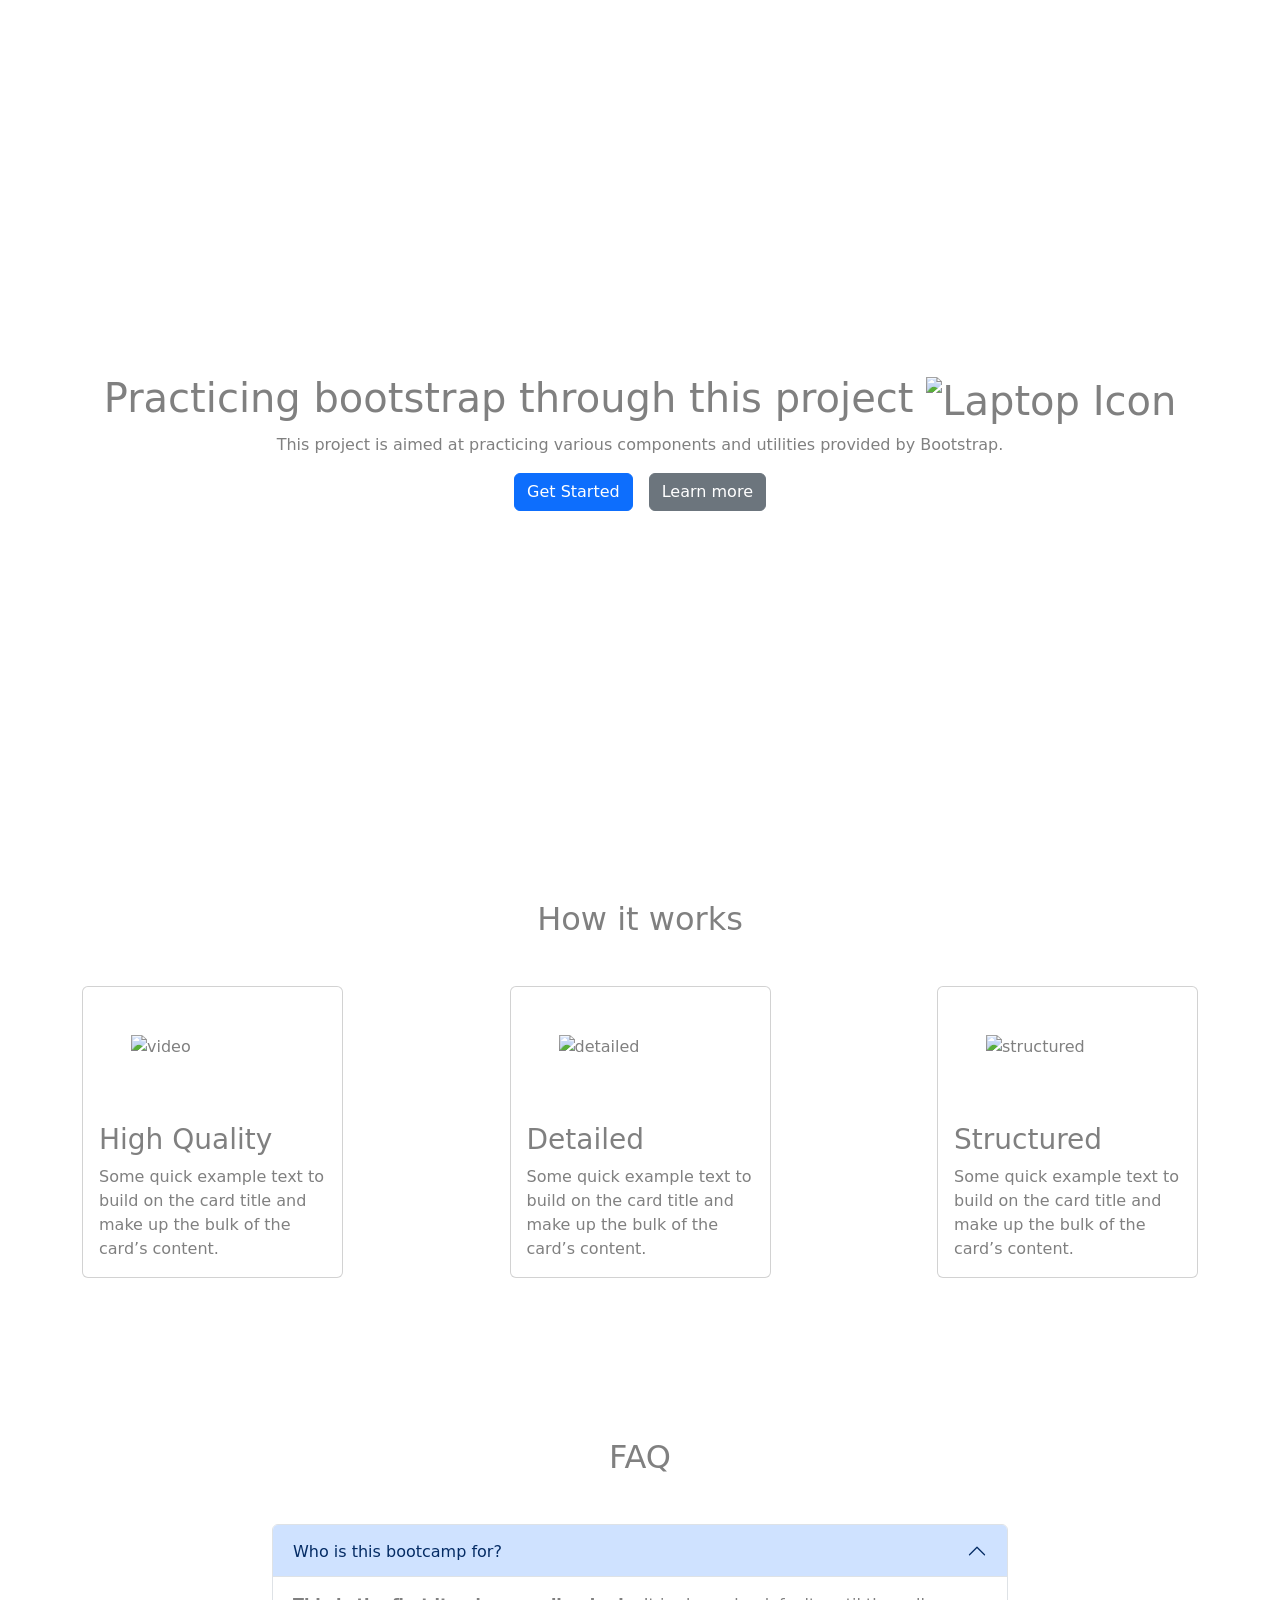
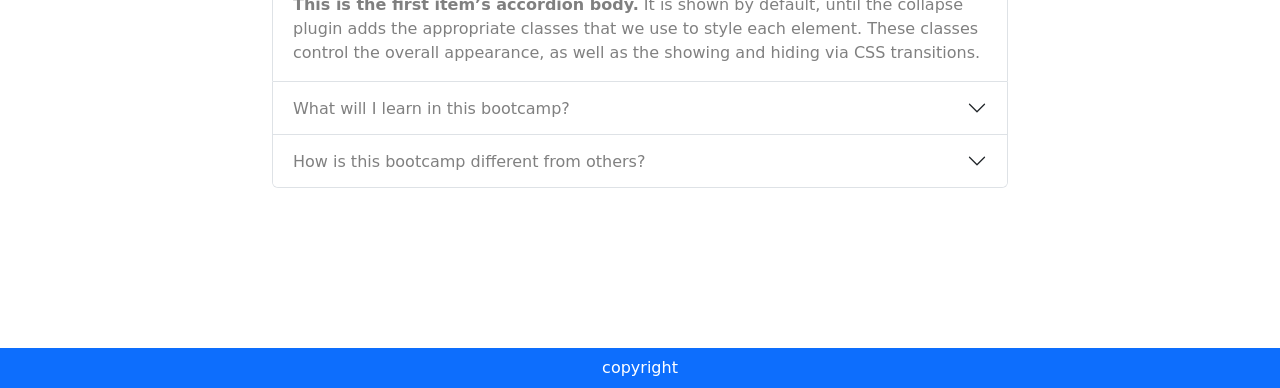
==== Bootstrap/index.html @ 44e8f1cc "Add files via upload" ====
<!DOCTYPE html>
<html lang="en">

<head>
    <meta charset="UTF-8">
    <meta name="viewport" content="width=device-width, initial-scale=1.0">
    <title>Document</title>
    <link href="../bootstrap-5.3.8-dist/css/bootstrap.min.css" rel="stylesheet">
    <!-- <link rel="stylesheet" href="https://cdn.jsdelivr.net/npm/bootstrap-icons@1.13.1/font/bootstrap-icons.min.css"> -->
    <link rel="stylesheet" href="../bootstrap-5.3.8-dist/css/">
    <link rel="stylesheet" href="./app.css">
</head>

<body>
    <header>
        <section class="container vh-100 d-flex flex-column justify-content-center align-items-center">
            <h1 class="text-center">Practicing bootstrap through this project <img class="laptop-icon"
                    src="../bootstrap-icons-1.13.1/laptop.svg" alt="Laptop Icon"></h1>
            <p class="text-center">This project is aimed at practicing various components and utilities provided by
                Bootstrap.</p>
            <ul class="list-unstyled d-flex gap-3">
                <li><a class="btn btn-primary" href="">Get Started</a></li>
                <li><a class="btn btn-secondary" href="">Learn more</a></li>
            </ul>
        </section>
    </header>

    <main>
        <section class="container mb-12">
            <h2 class="text-center mb-5">How it works</h2>
            <div class="row justify-content-between">
                <div class="col-12 col-md-4 col-lg-3"> 
                    <!-- Notice this above line -->
                    <div class="card my-5 my-md-0">
                        <img src="../bootstrap-icons-1.13.1/camera-reels.svg" class="card-img-top p-5" alt="video">
                        <div class="card-body">
                            <h3>High Quality</h3>
                            <p class="card-text">Some quick example text to build on the card title and make up the
                                bulk of the card’s content.</p>
                        </div>
                    </div>
                </div>
                <div class="col-12 col-md-4 col-lg-3">
                    <div class="card my-5 my-md-0">
                        <img src="../bootstrap-icons-1.13.1/ticket-detailed.svg" class="card-img-top p-5" alt="detailed">
                        <div class="card-body">
                            <h3>Detailed</h3>
                            <p class="card-text">Some quick example text to build on the card title and make up the
                                bulk of the card’s content.</p>
                        </div>
                    </div>
                </div>
                <div class="col-12 col-md-4 col-lg-3">
                    <div class="card my-5 my-md-0">
                        <img src="../bootstrap-icons-1.13.1/list-columns.svg" class="card-img-top p-5" alt="structured">
                        <div class="card-body">
                            <h3>Structured</h3>
                            <p class="card-text">Some quick example text to build on the card title and make up the
                                bulk of the card’s content.</p>
                        </div>
                    </div>
                </div>
            </div>
        </section>
        <section class="container mb-12">
            <h2 class="text-center mb-5">FAQ</h2>
            <div class="row justify-content-center">
                <div class="col-8">
                    <div class="accordion" id="accordionExample">
                        <div class="accordion-item">
                            <h2 class="accordion-header">
                                <button class="accordion-button" type="button" data-bs-toggle="collapse"
                                    data-bs-target="#collapseOne" aria-expanded="true" aria-controls="collapseOne">
                                    Who is this bootcamp for?
                                </button>
                            </h2>
                            <div id="collapseOne" class="accordion-collapse collapse show"
                                data-bs-parent="#accordionExample">
                                <div class="accordion-body">
                                    <strong>This is the first item’s accordion body.</strong> It is shown by
                                    default, until the collapse plugin adds the appropriate classes that we use to
                                    style each element. These classes control the overall appearance, as well as the
                                    showing and hiding via CSS transitions.
                                </div>
                            </div>
                        </div>
                        <div class="accordion-item">
                            <h2 class="accordion-header">
                                <button class="accordion-button collapsed" type="button" data-bs-toggle="collapse"
                                    data-bs-target="#collapseTwo" aria-expanded="false" aria-controls="collapseTwo">
                                    What will I learn in this bootcamp?
                                </button>
                            </h2>
                            <div id="collapseTwo" class="accordion-collapse collapse"
                                data-bs-parent="#accordionExample">
                                <div class="accordion-body">
                                    <strong>This is the second item’s accordion body.</strong> It is hidden by
                                    default, until the collapse plugin adds the appropriate classes that we use to
                                    style each element. These classes control the overall appearance, as well as the
                                    showing and hiding via CSS transitions.
                                </div>
                            </div>
                        </div>
                        <div class="accordion-item">
                            <h2 class="accordion-header">
                                <button class="accordion-button collapsed" type="button" data-bs-toggle="collapse"
                                    data-bs-target="#collapseThree" aria-expanded="false" aria-controls="collapseThree">
                                    How is this bootcamp different from others?
                                </button>
                            </h2>
                            <div id="collapseThree" class="accordion-collapse collapse"
                                data-bs-parent="#accordionExample">
                                <div class="accordion-body">
                                    This is the third item’s accordion body. It is hidden by
                                    default, until the collapse plugin adds the appropriate classes that we use to
                                    style each element. These classes control the overall appearance, as well as the
                                    showing and hiding via CSS transitions.
                                </div>
                            </div>
                        </div>
                    </div>
                </div>
            </div>
        </section>
    </main>

    <footer class="bg-primary text-white text-center py-2">
        copyright
    </footer>
    <script src="../bootstrap-5.3.8-dist/js/bootstrap.bundle.min.js"></script>
</body>

</html>
---- Bootstrap/app.css ----
/* 7:29:47 */
:root {
    --bs-body-color: grey;
}

.laptop-icon {
    width: 40px;
}

.mb-6 {
    margin-bottom: 64px;
}

.mb-7 {
    margin-bottom: 80px;
}

.mb-8 {
    margin-bottom: 96px;
}

.mb-9 {
    margin-bottom: 112px;
}

.mb-10 {
    margin-bottom: 128px;
}

.mb-11 {
    margin-bottom: 144px;
}

.mb-12 {
    margin-bottom: 160px;
}
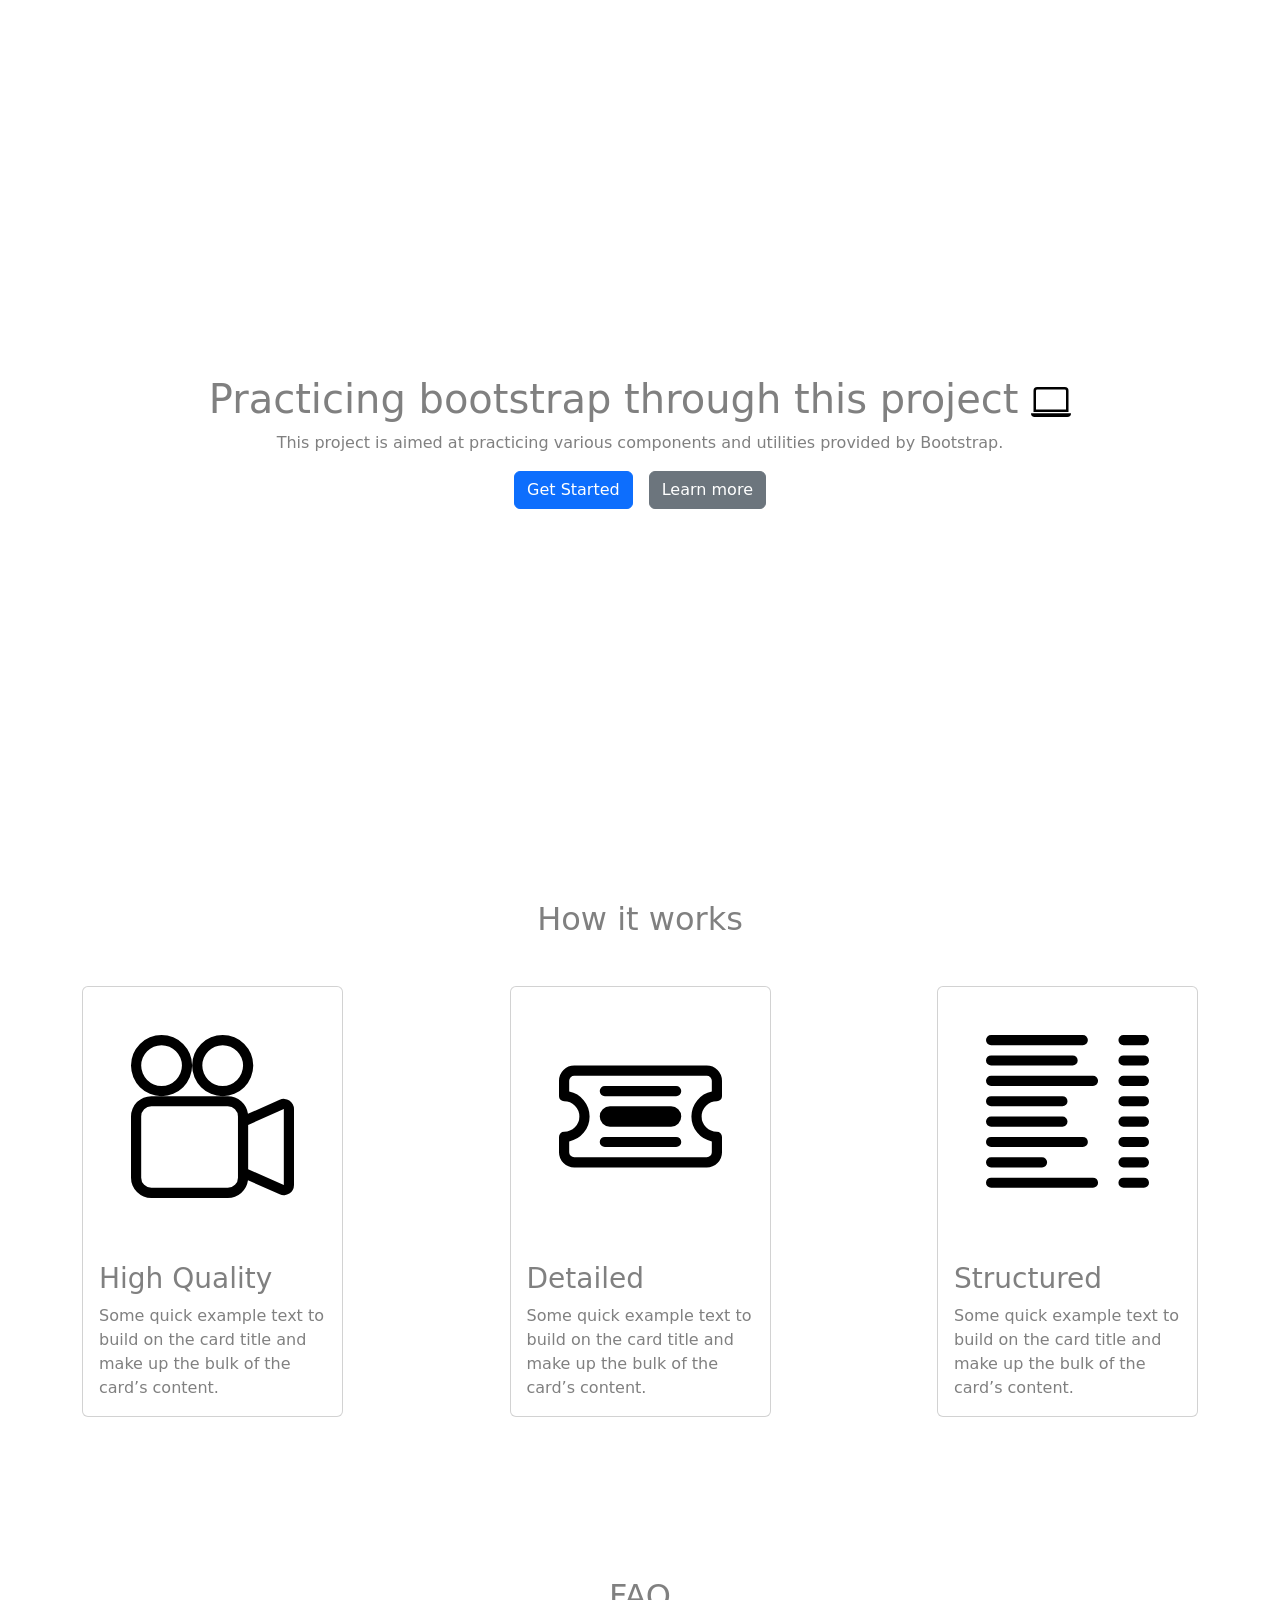
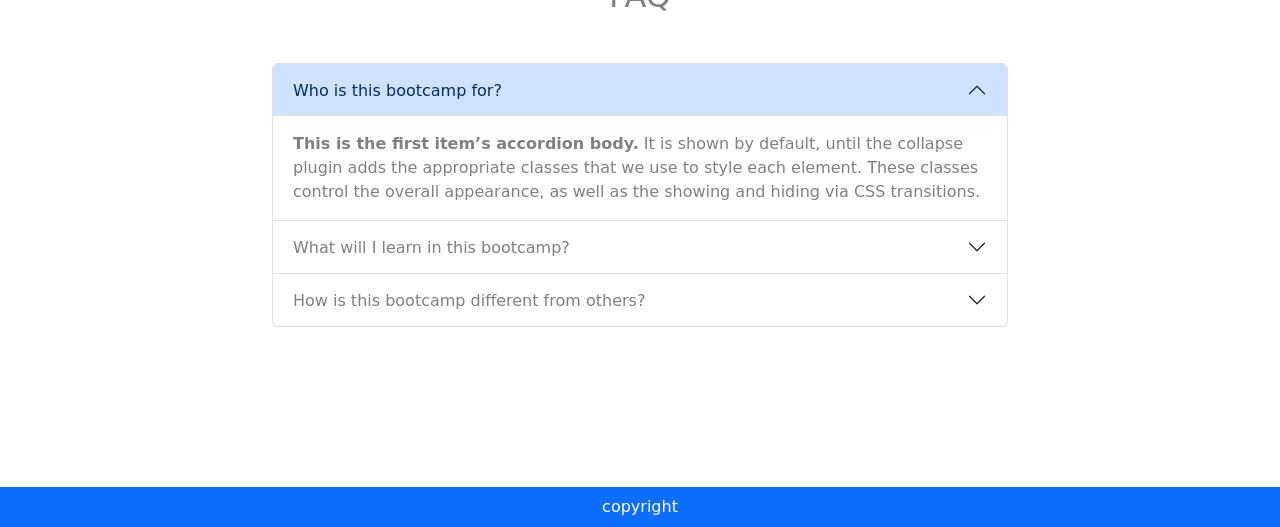
==== commit 2336a17e: "updated icon path" ====
--- a/Bootstrap/index.html
+++ b/Bootstrap/index.html
@@ -15,7 +15,7 @@
     <header>
         <section class="container vh-100 d-flex flex-column justify-content-center align-items-center">
             <h1 class="text-center">Practicing bootstrap through this project <img class="laptop-icon"
-                    src="../bootstrap-icons-1.13.1/laptop.svg" alt="Laptop Icon"></h1>
+                    src="./images/laptop.svg" alt="Laptop Icon"></h1>
             <p class="text-center">This project is aimed at practicing various components and utilities provided by
                 Bootstrap.</p>
             <ul class="list-unstyled d-flex gap-3">
@@ -32,7 +32,7 @@
                 <div class="col-12 col-md-4 col-lg-3"> 
                     <!-- Notice this above line -->
                     <div class="card my-5 my-md-0">
-                        <img src="../bootstrap-icons-1.13.1/camera-reels.svg" class="card-img-top p-5" alt="video">
+                        <img src="./images/camera-reels.svg" class="card-img-top p-5" alt="video">
                         <div class="card-body">
                             <h3>High Quality</h3>
                             <p class="card-text">Some quick example text to build on the card title and make up the
@@ -42,7 +42,7 @@
                 </div>
                 <div class="col-12 col-md-4 col-lg-3">
                     <div class="card my-5 my-md-0">
-                        <img src="../bootstrap-icons-1.13.1/ticket-detailed.svg" class="card-img-top p-5" alt="detailed">
+                        <img src="./images/ticket-detailed.svg" class="card-img-top p-5" alt="detailed">
                         <div class="card-body">
                             <h3>Detailed</h3>
                             <p class="card-text">Some quick example text to build on the card title and make up the
@@ -52,7 +52,7 @@
                 </div>
                 <div class="col-12 col-md-4 col-lg-3">
                     <div class="card my-5 my-md-0">
-                        <img src="../bootstrap-icons-1.13.1/list-columns.svg" class="card-img-top p-5" alt="structured">
+                        <img src="./images/list-columns.svg" class="card-img-top p-5" alt="structured">
                         <div class="card-body">
                             <h3>Structured</h3>
                             <p class="card-text">Some quick example text to build on the card title and make up the
